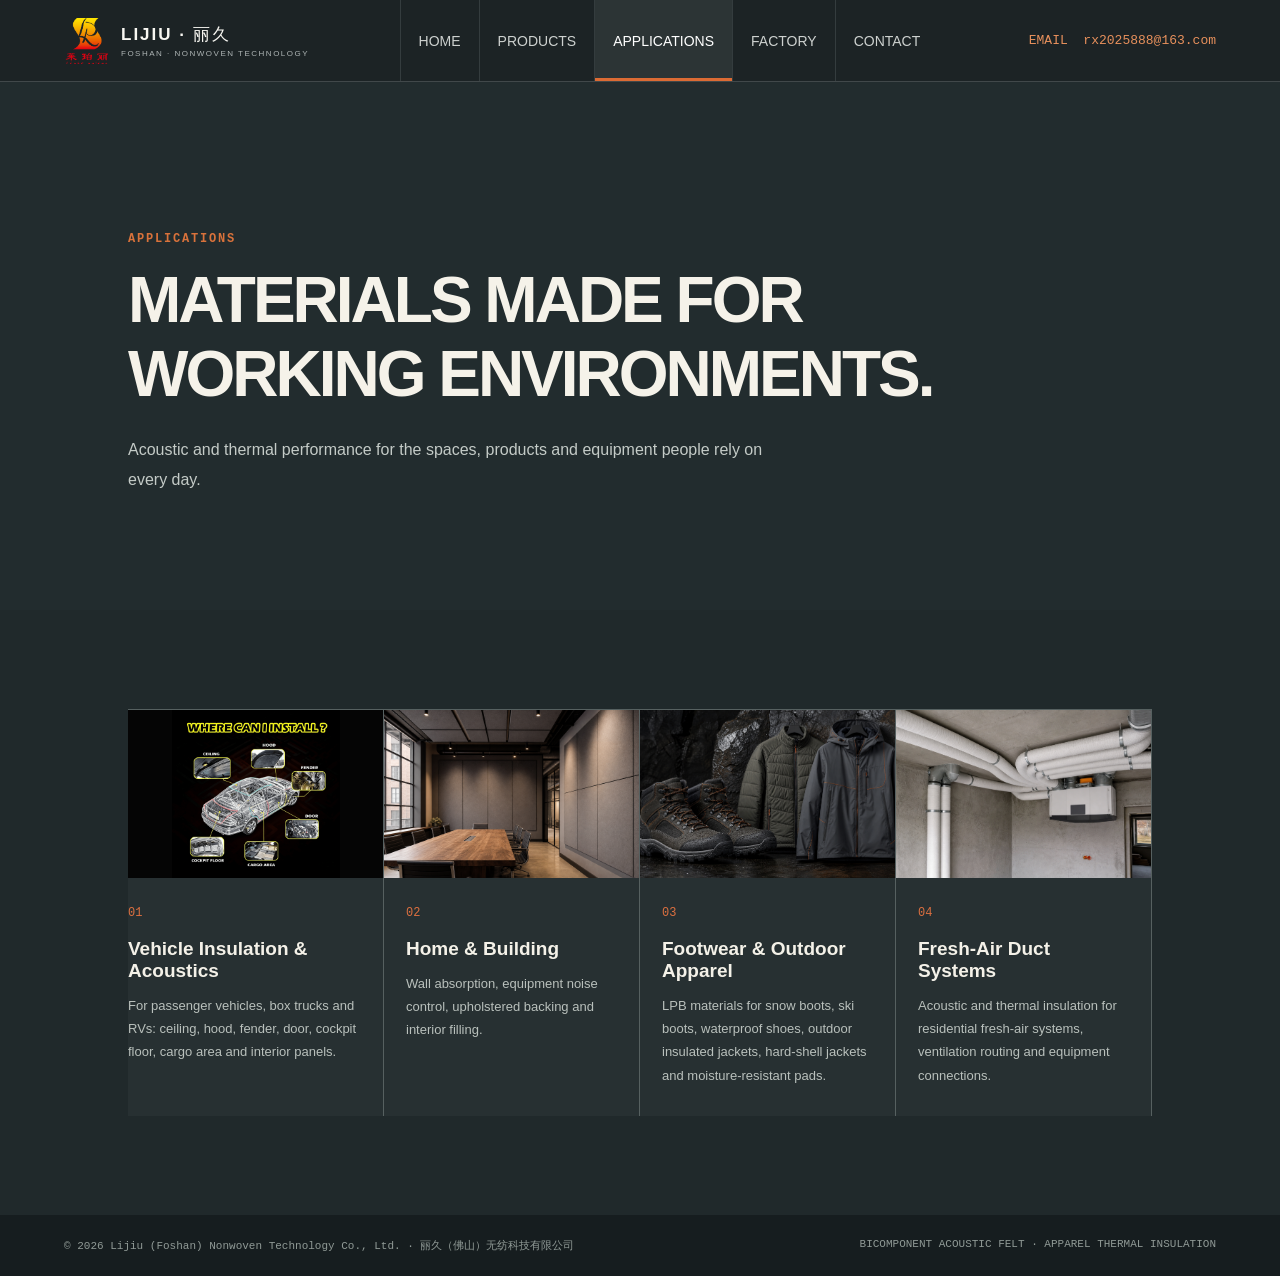
==== applications/index.html @ 55dc1d5f "Add files via upload" ====
<!doctype html>
<html lang="en">
  <head><meta charset="UTF-8" /><meta name="viewport" content="width=device-width, initial-scale=1.0" /><meta name="description" content="Applications for LIJIU nonwoven materials" /><title>Applications | LIJIU NONWOVEN</title>  <script type="module" crossorigin src="../assets/main-d5tM1wRl.js"></script>
  <link rel="stylesheet" crossorigin href="../assets/main-3-Q-0-QG.css">
</head>
  <body data-page="applications"><div id="app"></div></body>
</html>
---- assets/main-3-Q-0-QG.css ----
:root{color:#202426;background:#ecebe8;font-family:Microsoft YaHei,Noto Sans SC,Arial,sans-serif;font-synthesis:none}*{box-sizing:border-box}body{margin:0;min-width:320px}a{color:inherit;text-decoration:none}.site-header{height:82px;display:flex;align-items:center;justify-content:space-between;gap:28px;padding:0 clamp(24px,5vw,88px);color:#f8f7f2;background:#1c2325;border-bottom:1px solid #41484a}.brand{display:flex;align-items:center;gap:11px;min-width:190px}.brand-logo{display:block;width:46px;height:46px;overflow:hidden}.brand-logo img{display:block;width:100%;height:100%;object-fit:contain;transform:scale(1.55)}.brand b,.brand small{display:block}.brand b{font-size:17px;letter-spacing:2px}.brand small{margin-top:3px;color:#aeb5b5;font-size:8px;letter-spacing:1.5px}nav{display:flex;align-items:stretch;align-self:stretch}nav a{display:grid;place-items:center;padding:0 18px;color:#cdd1cf;font-size:14px;white-space:nowrap;border-left:1px solid #343c3e}nav a:hover,nav a.active{color:#fff;background:#2c3435;box-shadow:inset 0 -3px #dc6b34}.header-phone{color:#e7905c;font-family:Consolas,monospace;font-size:13px;white-space:nowrap}.hero-section{position:relative;display:grid;grid-template-columns:minmax(0,1fr) 230px;min-height:620px;overflow:hidden;padding:clamp(64px,10vw,140px) clamp(24px,10vw,170px) 62px;color:#f4f2eb;background:#273032 url(../images/hero-factory.png) center / cover no-repeat}.page-banner{padding:clamp(80px,12vw,150px) clamp(24px,10vw,170px) clamp(70px,9vw,115px);color:#243032;background:#e9e7e0}.page-banner h1{max-width:900px;font-size:clamp(40px,5vw,70px)}.page-banner>p:last-child{max-width:660px;margin:0;color:#5c6663;font-size:16px;line-height:1.85}.page-banner-dark{color:#f5f2e9;background:#222c2e}.page-banner-dark>p:last-child{color:#c4cbc7}.hero-grid{position:absolute;inset:0;background:linear-gradient(90deg,#171f20e5,#1b2324c2 54%,#171f2073),linear-gradient(90deg,transparent 0 74%,rgb(255 255 255 / 7%) 74% 74.2%,transparent 74.2%),repeating-linear-gradient(90deg,transparent 0 92px,rgb(255 255 255 / 4%) 93px 94px)}.hero-copy,.hero-specs,.material-swatch{position:relative}.section-kicker{margin:0 0 17px;color:#d9723b;font-family:Consolas,monospace;font-size:12px;font-weight:700;letter-spacing:1.8px}h1,h2,h3,p{margin-top:0}h1{max-width:800px;margin-bottom:24px;font-size:clamp(43px,5.4vw,78px);line-height:1.16;letter-spacing:-3px}h2{margin-bottom:17px;font-size:clamp(31px,3.5vw,48px);line-height:1.22;letter-spacing:-1.5px}.hero-text{max-width:570px;color:#c6cdca;font-size:16px;line-height:1.9}.hero-actions{display:flex;gap:12px;margin-top:33px}.button{padding:14px 22px;font-size:14px;font-weight:700}.primary{color:#fff;background:#d96731}.secondary{border:1px solid #798180;color:#f1f2ee}.hero-specs{align-self:end;display:grid;gap:0;margin-left:36px;border-top:1px solid #6a7472}.hero-specs div{padding:17px 0;border-bottom:1px solid #53605f}.hero-specs strong{display:block;color:#f5f4ed;font-family:Consolas,monospace;font-size:23px}.hero-specs span{display:block;margin-top:6px;color:#aeb8b5;font-size:12px}.material-swatch{position:absolute;right:0;bottom:0;width:160px;height:160px;padding:20px;color:#1d2526;background:#c8d0ca;background-image:repeating-linear-gradient(45deg,rgb(255 255 255 / 24%) 0 1px,transparent 1px 6px);font-family:Consolas,monospace;font-size:11px;line-height:1.5}.intro-band{display:flex;justify-content:space-between;gap:30px;padding:34px clamp(24px,10vw,170px);color:#e5e1d8;background:#172022}.intro-band p{max-width:780px;margin:0;font-size:18px;line-height:1.65}.intro-band span{align-self:end;color:#89918e;font-family:Consolas,monospace;font-size:11px;white-space:nowrap}.content-section{padding:104px clamp(24px,10vw,170px)}.section-heading{max-width:650px}.section-heading>p:last-child,.factory-copy>p:last-child{color:#69706e;font-size:15px;line-height:1.9}.product-grid{display:grid;grid-template-columns:repeat(2,1fr);gap:1px;margin-top:49px;background:#aeb2ad}.product-card{min-height:430px;padding:31px;background:#f9f8f3}.product-dark{color:#f3f0e7;background:#2c3637}.product-steel{color:#edf0eb;background:#596665}.product-orange{color:#fffaf2;background:#c95d2d}.card-no{color:#d66e38;font-family:Consolas,monospace;font-size:11px;letter-spacing:1px}.product-dark .card-no,.product-steel .card-no{color:#f19768}.product-orange .card-no{color:#512a19}.product-card h3{margin-top:62px;font-size:27px}.product-card>p:not(.card-no){min-height:80px;color:#626967;font-size:14px;line-height:1.8}.product-dark>p:not(.card-no),.product-steel>p:not(.card-no),.product-orange>p:not(.card-no){color:#d4d7d2}.product-orange>p:not(.card-no){color:#fff2e9}dl{margin:29px 0 0}dl div{display:flex;justify-content:space-between;gap:12px;padding:11px 0;border-top:1px solid rgb(127 133 129 / 30%)}dt{color:#7b817e;font-size:12px}dd{margin:0;font-family:Consolas,monospace;font-size:12px}.product-dark dt,.product-steel dt{color:#bac1ba}.product-orange dt{color:#682f1a}.feature-image{width:100%;margin:0;overflow:hidden;background:#1d2628}.feature-image img{display:block;width:100%;height:min(46vw,540px);object-fit:cover}.product-image{background:#eef0ee}.product-image img{height:min(62vw,820px);max-height:none;object-fit:cover;object-position:center 66%}.factory-image{background:#eef0ee}.factory-image img{height:auto;max-height:none;object-fit:contain;object-position:center}.lpb-gallery{margin-top:62px;padding:clamp(28px,5vw,56px);color:#edf0eb;background:#232c2e}.lpb-gallery-heading{display:grid;grid-template-columns:1fr minmax(240px,420px);column-gap:44px;align-items:end}.lpb-gallery-heading .section-kicker{grid-column:1 / -1}.lpb-gallery-heading h3{margin:0;font-size:clamp(26px,3vw,39px)}.lpb-gallery-heading p:last-child{margin:0;color:#b8c0bc;font-size:14px;line-height:1.8}.lpb-gallery-grid{display:grid;grid-template-columns:1.45fr repeat(3,1fr);gap:2px;margin-top:38px}.lpb-photo{position:relative;min-height:300px;margin:0;overflow:hidden;background:#111}.lpb-photo img{display:block;width:100%;height:100%;object-fit:cover}.lpb-photo-overview{min-height:420px}.lpb-photo-overview img{object-position:center}.lpb-photo figcaption{position:absolute;right:0;bottom:0;padding:9px 12px;color:#fff;background:#191f20e0;font-family:Consolas,monospace;font-size:11px}.home-overview{background:#eeece5}.overview-grid{display:grid;grid-template-columns:repeat(4,1fr);gap:1px;margin-top:48px;background:#b5bab4}.overview-grid a{min-height:220px;padding:28px;background:#f8f7f1}.overview-grid a:hover{background:#e9e7df}.overview-grid span{color:#d66e38;font-family:Consolas,monospace;font-size:12px}.overview-grid h3{margin:54px 0 12px;font-size:20px}.overview-grid p{margin:0;color:#68716d;font-size:13px;line-height:1.8}.application-section{padding:99px clamp(24px,10vw,170px);color:#f4f1e8;background:#20292b}.application-page{min-height:480px}.application-title{display:flex;justify-content:space-between;align-items:end}.application-title h2{margin:0}.application-grid{display:grid;grid-template-columns:repeat(4,1fr);margin-top:46px;border-top:1px solid #566060}.application-page .application-grid{margin-top:0}.application-grid article{min-height:205px;padding:25px 22px 16px 0;border-right:1px solid #566060}.application-grid article+article{padding-left:22px}.application-grid span{color:#dd7040;font-family:Consolas,monospace;font-size:12px}.application-grid h3{margin:54px 0 12px;font-size:19px}.application-grid p{color:#b9c0bc;font-size:13px;line-height:1.8}.application-case{position:relative;overflow:hidden;min-height:380px!important;padding-top:192px!important;background:#273032}.application-case img{position:absolute;top:0;right:0;left:0;width:100%;height:168px;object-fit:cover;object-position:center}.application-case:first-child img{object-fit:contain;background:#050505}.application-case h3{margin-top:18px}.factory-section{background:#e9e7e0}.factory-brand-layout,.factory-quality-layout,.factory-capability-banner{display:grid;grid-template-columns:minmax(0,1.15fr) minmax(280px,.85fr);gap:clamp(32px,6vw,88px);align-items:center}.factory-copy{max-width:620px}.factory-copy p:last-child{max-width:520px}.factory-machine-card,.factory-context-image{margin:0;overflow:hidden;background:#dfe2de}.factory-machine-card img,.factory-context-image img{display:block;width:100%;height:auto}.factory-capability-banner .factory-context-image{min-height:340px}.factory-capability-banner .factory-context-image img{height:100%;object-fit:cover}.quality-strip{display:grid;grid-template-columns:repeat(4,1fr);color:#ecebe4;background:#303a3b}.quality-strip div{padding:28px clamp(20px,4vw,65px);border-right:1px solid #596260}.quality-strip strong,.quality-strip span{display:block}.quality-strip strong{color:#e27a46;font-size:18px}.quality-strip span{margin-top:4px;color:#bbc0ba;font-size:12px}.contact-section{display:grid;grid-template-columns:1fr 430px;gap:80px;padding:100px clamp(24px,10vw,170px);background:#f6f4ed}.contact-page{min-height:480px}.contact-section>div:first-child p:last-child{max-width:510px;color:#68716d;line-height:1.9}.contact-card{padding:30px;color:#e8e7e0;background:#202a2b}.contact-card p{margin-bottom:10px;color:#aeb6b1;font-size:12px}.contact-card a{display:block;color:#f09a68;font-family:Consolas,monospace;font-size:20px}.contact-card span{display:block;margin-top:8px;color:#aeb6b1;font-size:12px}.contact-card hr{margin:25px 0;border:0;border-top:1px solid #4b5655}footer{display:flex;justify-content:space-between;gap:30px;padding:23px clamp(24px,5vw,88px);color:#909a96;background:#161d1f;font-family:Consolas,monospace;font-size:11px}.meltblown-product-photo{position:relative;width:min(100%,680px);margin:42px auto 0;background:#1f1d1b}.meltblown-product-photo img{display:block;width:100%;height:auto;object-fit:contain}.meltblown-product-photo figcaption{position:absolute;right:0;bottom:0;padding:9px 12px;color:#fff;background:#471f11e0;font-family:Consolas,monospace;font-size:11px}.product-grid{grid-template-columns:1fr}.product-card .lpb-gallery{margin:42px -31px -31px;padding:clamp(28px,5vw,56px)}.lpb-gallery-heading h4{margin:0;font-size:clamp(26px,3vw,39px)}.product-card .lpq-gallery{margin:42px -31px -31px;padding:clamp(28px,5vw,56px);background:#e1e2dc}.lpq-gallery-heading{display:grid;grid-template-columns:1fr minmax(240px,420px);column-gap:44px;align-items:end}.lpq-gallery-heading .section-kicker{grid-column:1 / -1}.lpq-gallery-heading h4{margin:0;font-size:clamp(26px,3vw,39px)}.lpq-gallery-heading p:last-child{margin:0;color:#69706e;font-size:14px;line-height:1.8}.lpq-gallery-grid{display:grid;grid-template-columns:repeat(6,1fr);gap:2px;margin-top:38px}.lpq-photo{position:relative;grid-column:span 2;aspect-ratio:3 / 4;margin:0;overflow:hidden;background:#c8cbc5}.lpq-photo-wide{grid-column:span 3;aspect-ratio:4 / 3}.lpq-photo img{display:block;width:100%;height:100%;object-fit:cover}.lpq-photo figcaption{position:absolute;right:0;bottom:0;padding:9px 12px;color:#fff;background:#222727e0;font-family:Consolas,monospace;font-size:11px}@media(max-width:900px){.lpq-gallery-grid{grid-template-columns:repeat(2,1fr)}.lpq-photo,.lpq-photo-wide{grid-column:span 1}}@media(max-width:560px){.lpq-gallery-heading{display:block}.lpq-gallery-heading p:last-child{margin-top:14px}.lpq-gallery-grid{grid-template-columns:1fr}.lpq-photo,.lpq-photo-wide{grid-column:auto}}.product-card .lpg-gallery{margin:42px -31px -31px;padding:clamp(28px,5vw,56px);color:#edf0eb;background:#20282a}.lpg-gallery-heading{display:grid;grid-template-columns:1fr minmax(240px,420px);column-gap:44px;align-items:end}.lpg-gallery-heading .section-kicker{grid-column:1 / -1}.lpg-gallery-heading h4{margin:0;font-size:clamp(26px,3vw,39px)}.lpg-gallery-heading p:last-child{margin:0;color:#b8c0bc;font-size:14px;line-height:1.8}.lpg-gallery-grid{display:grid;grid-template-columns:repeat(3,1fr);gap:2px;margin-top:38px}.lpg-photo{position:relative;aspect-ratio:4 / 3;margin:0;overflow:hidden;background:#111}.lpg-photo img{display:block;width:100%;height:100%;object-fit:cover}.lpg-photo figcaption{position:absolute;right:0;bottom:0;padding:9px 12px;color:#fff;background:#191f20e0;font-family:Consolas,monospace;font-size:11px}@media(max-width:560px){.lpg-gallery-heading{display:block}.lpg-gallery-heading p:last-child{margin-top:14px}.lpg-gallery-grid{grid-template-columns:1fr}}.meltblown-product-photo{width:100%;margin:42px 0 0}@media(max-width:900px){.site-header{height:auto;flex-wrap:wrap;padding-top:17px;padding-bottom:0;gap:12px}.header-phone{display:none}nav{width:100%;overflow-x:auto}nav a{padding:17px 14px}.hero-section{grid-template-columns:1fr;min-height:auto}.hero-specs{grid-template-columns:repeat(2,1fr);margin:55px 0 0;gap:16px}.hero-specs div{border-top:1px solid #6a7472}.material-swatch{display:none}.product-grid,.application-grid,.overview-grid,.lpb-gallery-grid{grid-template-columns:repeat(2,1fr)}.lpb-photo-overview{grid-column:span 2}.factory-brand-layout,.factory-quality-layout,.factory-capability-banner{grid-template-columns:1fr}.contact-section{grid-template-columns:1fr;gap:45px}.quality-strip{grid-template-columns:repeat(2,1fr)}}@media(max-width:560px){.brand{min-width:0}.brand b{font-size:15px}h1{font-size:42px;letter-spacing:-2px}.hero-section{padding-top:76px}.hero-specs{grid-template-columns:1fr}.intro-band,.application-title,footer{display:block}.intro-band span{display:block;margin-top:16px}.product-grid,.application-grid,.quality-strip,.overview-grid,.lpb-gallery-grid{grid-template-columns:1fr}.lpb-gallery-heading{display:block}.lpb-gallery-heading p:last-child{margin-top:14px}.lpb-photo-overview{grid-column:auto}.application-grid article,.application-grid article+article{padding-left:0;border-right:0;border-bottom:1px solid #566060}.product-card{min-height:auto}.product-card h3{margin-top:45px}.contact-section{padding-top:70px;padding-bottom:70px}}
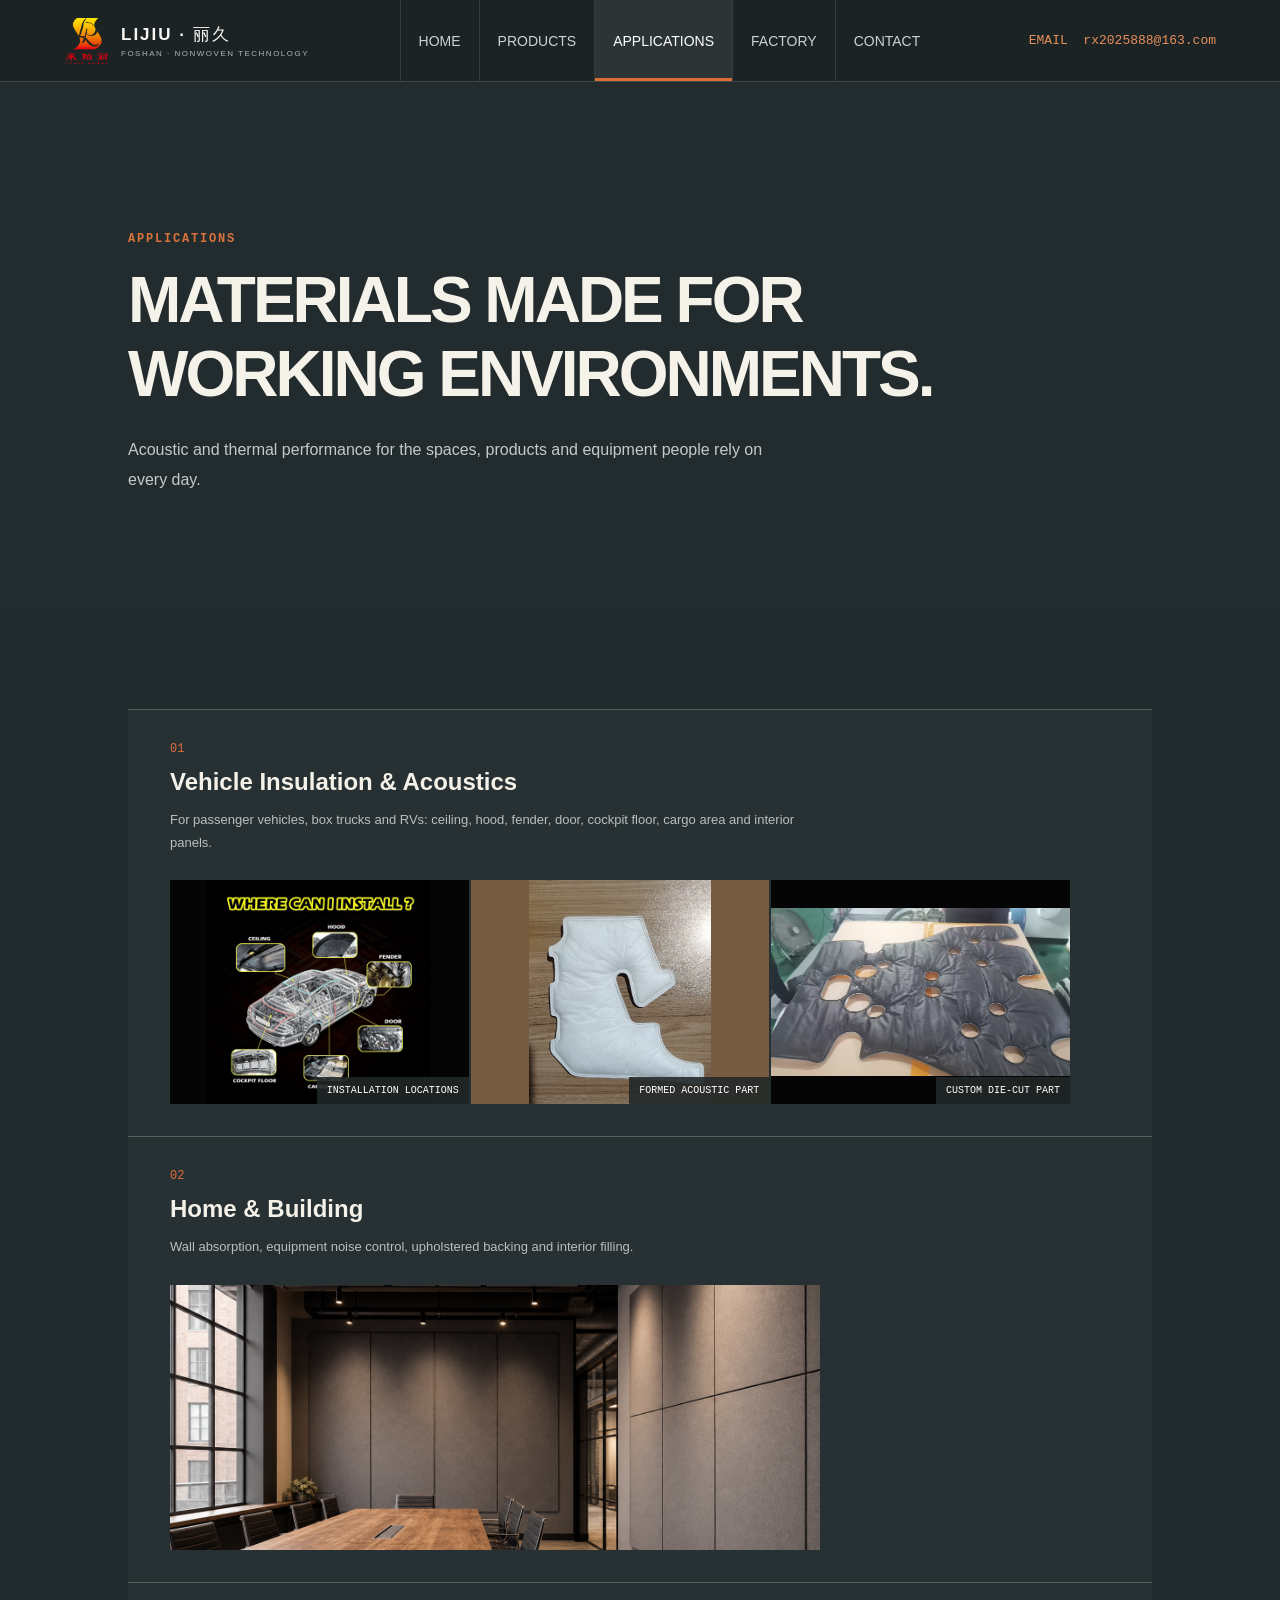
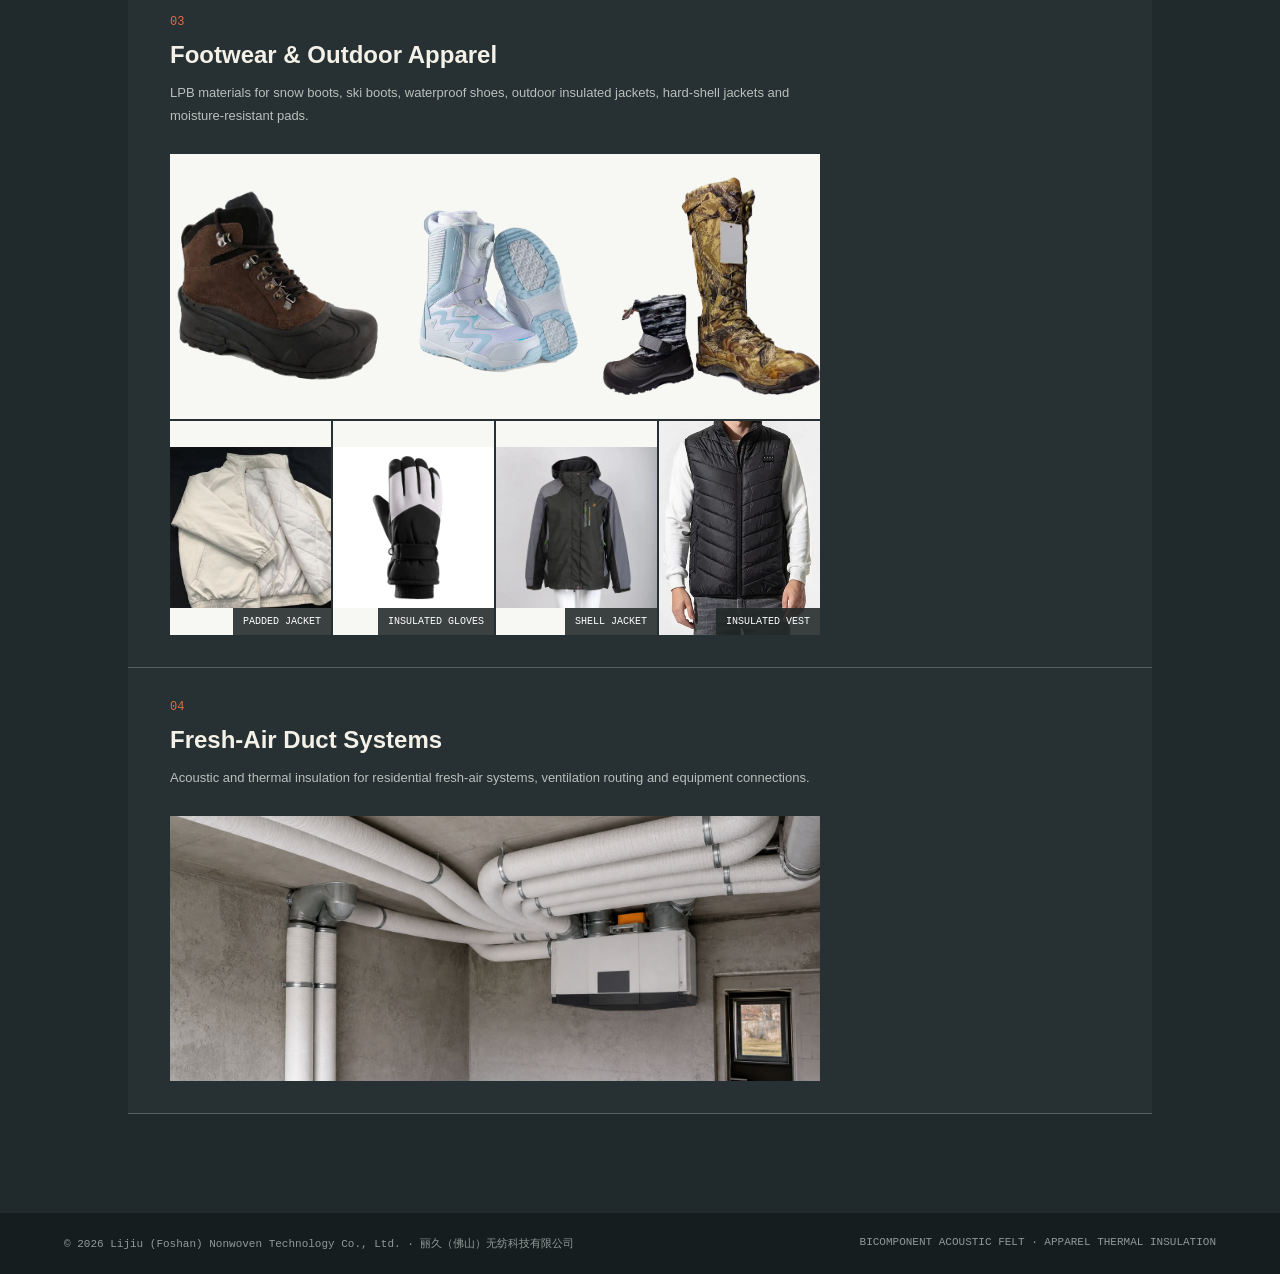
==== commit c3be8dfc: "Add files via upload" ====
--- a/applications/index.html
+++ b/applications/index.html
@@ -1,7 +1,7 @@
 <!doctype html>
 <html lang="en">
-  <head><meta charset="UTF-8" /><meta name="viewport" content="width=device-width, initial-scale=1.0" /><meta name="description" content="Applications for LIJIU nonwoven materials" /><title>Applications | LIJIU NONWOVEN</title>  <script type="module" crossorigin src="../assets/main-d5tM1wRl.js"></script>
-  <link rel="stylesheet" crossorigin href="../assets/main-3-Q-0-QG.css">
+  <head><meta charset="UTF-8" /><meta name="viewport" content="width=device-width, initial-scale=1.0" /><meta name="description" content="Applications for LIJIU nonwoven materials" /><title>Applications | LIJIU NONWOVEN</title>  <script type="module" crossorigin src="../assets/main-CBSTrNbC.js"></script>
+  <link rel="stylesheet" crossorigin href="../assets/main-CE-mNg5h.css">
 </head>
   <body data-page="applications"><div id="app"></div></body>
 </html>
--- a/assets/main-CE-mNg5h.css
+++ b/assets/main-CE-mNg5h.css
@@ -0,0 +1 @@
+:root{color:#202426;background:#ecebe8;font-family:Microsoft YaHei,Noto Sans SC,Arial,sans-serif;font-synthesis:none}*{box-sizing:border-box}body{margin:0;min-width:320px}a{color:inherit;text-decoration:none}.site-header{height:82px;display:flex;align-items:center;justify-content:space-between;gap:28px;padding:0 clamp(24px,5vw,88px);color:#f8f7f2;background:#1c2325;border-bottom:1px solid #41484a}.brand{display:flex;align-items:center;gap:11px;min-width:190px}.brand-logo{display:block;width:46px;height:46px;overflow:hidden}.brand-logo img{display:block;width:100%;height:100%;object-fit:contain;transform:scale(1.55)}.brand b,.brand small{display:block}.brand b{font-size:17px;letter-spacing:2px}.brand small{margin-top:3px;color:#aeb5b5;font-size:8px;letter-spacing:1.5px}nav{display:flex;align-items:stretch;align-self:stretch}nav a{display:grid;place-items:center;padding:0 18px;color:#cdd1cf;font-size:14px;white-space:nowrap;border-left:1px solid #343c3e}nav a:hover,nav a.active{color:#fff;background:#2c3435;box-shadow:inset 0 -3px #dc6b34}.header-phone{color:#e7905c;font-family:Consolas,monospace;font-size:13px;white-space:nowrap}.hero-section{position:relative;display:grid;grid-template-columns:minmax(0,1fr) 230px;min-height:620px;overflow:hidden;padding:clamp(64px,10vw,140px) clamp(24px,10vw,170px) 62px;color:#f4f2eb;background:#273032 url(../images/hero-snow-sports.png) center / cover no-repeat}.page-banner{padding:clamp(80px,12vw,150px) clamp(24px,10vw,170px) clamp(70px,9vw,115px);color:#243032;background:#e9e7e0}.page-banner h1{max-width:900px;font-size:clamp(40px,5vw,70px)}.page-banner>p:last-child{max-width:660px;margin:0;color:#5c6663;font-size:16px;line-height:1.85}.page-banner-dark{color:#f5f2e9;background:#222c2e}.page-banner-dark>p:last-child{color:#c4cbc7}.hero-grid{position:absolute;inset:0;background:linear-gradient(90deg,#171f20e5,#1b2324c2 54%,#171f2073),linear-gradient(90deg,transparent 0 74%,rgb(255 255 255 / 7%) 74% 74.2%,transparent 74.2%),repeating-linear-gradient(90deg,transparent 0 92px,rgb(255 255 255 / 4%) 93px 94px)}.hero-copy,.hero-specs,.material-swatch{position:relative}.section-kicker{margin:0 0 17px;color:#d9723b;font-family:Consolas,monospace;font-size:12px;font-weight:700;letter-spacing:1.8px}h1,h2,h3,p{margin-top:0}h1{max-width:800px;margin-bottom:24px;font-size:clamp(43px,5.4vw,78px);line-height:1.16;letter-spacing:-3px}h2{margin-bottom:17px;font-size:clamp(31px,3.5vw,48px);line-height:1.22;letter-spacing:-1.5px}.hero-text{max-width:570px;color:#c6cdca;font-size:16px;line-height:1.9}.hero-actions{display:flex;gap:12px;margin-top:33px}.button{padding:14px 22px;font-size:14px;font-weight:700}.primary{color:#fff;background:#d96731}.secondary{border:1px solid #798180;color:#f1f2ee}.hero-specs{align-self:end;display:grid;gap:0;margin-left:36px;border-top:1px solid #6a7472}.hero-specs div{padding:17px 0;border-bottom:1px solid #53605f}.hero-specs strong{display:block;color:#f5f4ed;font-family:Consolas,monospace;font-size:23px}.hero-specs span{display:block;margin-top:6px;color:#aeb8b5;font-size:12px}.material-swatch{position:absolute;right:0;bottom:0;width:160px;height:160px;padding:20px;color:#1d2526;background:#c8d0ca;background-image:repeating-linear-gradient(45deg,rgb(255 255 255 / 24%) 0 1px,transparent 1px 6px);font-family:Consolas,monospace;font-size:11px;line-height:1.5}.intro-band{display:flex;justify-content:space-between;gap:30px;padding:34px clamp(24px,10vw,170px);color:#e5e1d8;background:#172022}.intro-band p{max-width:780px;margin:0;font-size:18px;line-height:1.65}.intro-band span{align-self:end;color:#89918e;font-family:Consolas,monospace;font-size:11px;white-space:nowrap}.content-section{padding:104px clamp(24px,10vw,170px)}.section-heading{max-width:650px}.section-heading>p:last-child,.factory-copy>p:last-child{color:#69706e;font-size:15px;line-height:1.9}.product-grid{display:grid;grid-template-columns:repeat(2,1fr);gap:1px;margin-top:49px;background:#aeb2ad}.product-card{min-height:430px;padding:31px;background:#f9f8f3}.product-dark{color:#f3f0e7;background:#2c3637}.product-steel{color:#edf0eb;background:#596665}.product-orange{color:#fffaf2;background:#c95d2d}.card-no{color:#d66e38;font-family:Consolas,monospace;font-size:11px;letter-spacing:1px}.product-dark .card-no,.product-steel .card-no{color:#f19768}.product-orange .card-no{color:#512a19}.product-card h3{margin-top:62px;font-size:27px}.product-card>p:not(.card-no){min-height:80px;color:#626967;font-size:14px;line-height:1.8}.product-dark>p:not(.card-no),.product-steel>p:not(.card-no),.product-orange>p:not(.card-no){color:#d4d7d2}.product-orange>p:not(.card-no){color:#fff2e9}dl{margin:29px 0 0}dl div{display:flex;justify-content:space-between;gap:12px;padding:11px 0;border-top:1px solid rgb(127 133 129 / 30%)}dt{color:#7b817e;font-size:12px}dd{margin:0;font-family:Consolas,monospace;font-size:12px}.product-dark dt,.product-steel dt{color:#bac1ba}.product-orange dt{color:#682f1a}.feature-image{width:100%;margin:0;overflow:hidden;background:#1d2628}.feature-image img{display:block;width:100%;height:min(46vw,540px);object-fit:cover}.product-image{background:#eef0ee}.product-image img{height:min(62vw,820px);max-height:none;object-fit:cover;object-position:center 66%}.factory-image{background:#eef0ee}.factory-image img{height:auto;max-height:none;object-fit:contain;object-position:center}.lpb-gallery{margin-top:62px;padding:clamp(28px,5vw,56px);color:#edf0eb;background:#232c2e}.lpb-gallery-heading{display:grid;grid-template-columns:1fr minmax(240px,420px);column-gap:44px;align-items:end}.lpb-gallery-heading .section-kicker{grid-column:1 / -1}.lpb-gallery-heading h3{margin:0;font-size:clamp(26px,3vw,39px)}.lpb-gallery-heading p:last-child{margin:0;color:#b8c0bc;font-size:14px;line-height:1.8}.lpb-gallery-grid{display:grid;grid-template-columns:1.45fr repeat(3,1fr);gap:2px;margin-top:38px}.lpb-photo{position:relative;min-height:300px;margin:0;overflow:hidden;background:#111}.lpb-photo img{display:block;width:100%;height:100%;object-fit:cover}.lpb-photo-overview{min-height:420px}.lpb-photo-overview img{object-position:center}.lpb-photo figcaption{position:absolute;right:0;bottom:0;padding:9px 12px;color:#fff;background:#191f20e0;font-family:Consolas,monospace;font-size:11px}.home-overview{background:#eeece5}.overview-grid{display:grid;grid-template-columns:repeat(4,1fr);gap:1px;margin-top:48px;background:#b5bab4}.overview-grid a{min-height:220px;padding:28px;background:#f8f7f1}.overview-grid a:hover{background:#e9e7df}.overview-grid span{color:#d66e38;font-family:Consolas,monospace;font-size:12px}.overview-grid h3{margin:54px 0 12px;font-size:20px}.overview-grid p{margin:0;color:#68716d;font-size:13px;line-height:1.8}.application-section{padding:99px clamp(24px,10vw,170px);color:#f4f1e8;background:#20292b}.application-page{min-height:480px}.application-title{display:flex;justify-content:space-between;align-items:end}.application-title h2{margin:0}.application-grid{display:grid;grid-template-columns:repeat(4,1fr);margin-top:46px;border-top:1px solid #566060}.application-page .application-grid{margin-top:0}.application-grid article{min-height:205px;padding:25px 22px 16px 0;border-right:1px solid #566060}.application-grid article+article{padding-left:22px}.application-grid span{color:#dd7040;font-family:Consolas,monospace;font-size:12px}.application-grid h3{margin:54px 0 12px;font-size:19px}.application-grid p{color:#b9c0bc;font-size:13px;line-height:1.8}.application-case{position:relative;overflow:hidden;min-height:380px!important;padding-top:192px!important;background:#273032}.application-case img{position:absolute;top:0;right:0;left:0;width:100%;height:168px;object-fit:cover;object-position:center}.application-case:first-child img{object-fit:contain;background:#050505}.application-case h3{margin-top:18px}.factory-section{background:#e9e7e0}.factory-brand-layout,.factory-quality-layout,.factory-capability-banner{display:grid;grid-template-columns:minmax(0,1.15fr) minmax(280px,.85fr);gap:clamp(32px,6vw,88px);align-items:center}.factory-copy{max-width:620px}.factory-copy p:last-child{max-width:520px}.factory-machine-card,.factory-context-image{margin:0;overflow:hidden;background:#dfe2de}.factory-machine-card img,.factory-context-image img{display:block;width:100%;height:auto}.factory-capability-banner .factory-context-image{min-height:340px}.factory-capability-banner .factory-context-image img{height:100%;object-fit:cover}.quality-strip{display:grid;grid-template-columns:repeat(4,1fr);color:#ecebe4;background:#303a3b}.quality-strip div{padding:28px clamp(20px,4vw,65px);border-right:1px solid #596260}.quality-strip strong,.quality-strip span{display:block}.quality-strip strong{color:#e27a46;font-size:18px}.quality-strip span{margin-top:4px;color:#bbc0ba;font-size:12px}.contact-section{display:grid;grid-template-columns:1fr 430px;gap:80px;padding:100px clamp(24px,10vw,170px);background:#f6f4ed}.contact-page{min-height:480px}.contact-section>div:first-child p:last-child{max-width:510px;color:#68716d;line-height:1.9}.contact-card{padding:30px;color:#e8e7e0;background:#202a2b}.contact-card p{margin-bottom:10px;color:#aeb6b1;font-size:12px}.contact-card a{display:block;color:#f09a68;font-family:Consolas,monospace;font-size:20px}.contact-card span{display:block;margin-top:8px;color:#aeb6b1;font-size:12px}.contact-card hr{margin:25px 0;border:0;border-top:1px solid #4b5655}footer{display:flex;justify-content:space-between;gap:30px;padding:23px clamp(24px,5vw,88px);color:#909a96;background:#161d1f;font-family:Consolas,monospace;font-size:11px}.meltblown-product-photo{position:relative;width:min(100%,680px);margin:42px auto 0;background:#1f1d1b}.meltblown-product-photo img{display:block;width:100%;height:auto;object-fit:contain}.meltblown-product-photo figcaption{position:absolute;right:0;bottom:0;padding:9px 12px;color:#fff;background:#471f11e0;font-family:Consolas,monospace;font-size:11px}.product-grid{grid-template-columns:1fr}.product-card .lpb-gallery{margin:42px -31px -31px;padding:clamp(28px,5vw,56px)}.lpb-gallery-heading h4{margin:0;font-size:clamp(26px,3vw,39px)}.lpb-application-heading{display:grid;grid-template-columns:1fr minmax(240px,420px);column-gap:44px;align-items:end;margin-top:52px;padding-top:46px;border-top:1px solid #485453}.lpb-application-heading .section-kicker{grid-column:1 / -1}.lpb-application-heading h4{margin:0;font-size:clamp(26px,3vw,39px)}.lpb-application-heading p:last-child{margin:0;color:#b8c0bc;font-size:14px;line-height:1.8}.lpb-application-grid{display:grid;grid-template-columns:repeat(3,1fr);gap:2px;margin-top:38px}.lpb-application-grid .lpb-photo{min-height:320px}.lpb-application-grid .lpb-photo img{object-fit:contain;background:#f7f7f4}@media(max-width:560px){.lpb-application-heading{display:block}.lpb-application-heading p:last-child{margin-top:14px}.lpb-application-grid{grid-template-columns:1fr}.lpb-application-grid .lpb-photo{min-height:250px}}.product-card .lpq-gallery{margin:42px -31px -31px;padding:clamp(28px,5vw,56px);background:#e1e2dc}.lpq-gallery-heading{display:grid;grid-template-columns:1fr minmax(240px,420px);column-gap:44px;align-items:end}.lpq-gallery-heading .section-kicker{grid-column:1 / -1}.lpq-gallery-heading h4{margin:0;font-size:clamp(26px,3vw,39px)}.lpq-gallery-heading p:last-child{margin:0;color:#69706e;font-size:14px;line-height:1.8}.lpq-gallery-grid{display:grid;grid-template-columns:repeat(6,1fr);gap:2px;margin-top:38px}.lpq-photo{position:relative;grid-column:span 2;aspect-ratio:3 / 4;margin:0;overflow:hidden;background:#c8cbc5}.lpq-photo-wide{grid-column:span 3;aspect-ratio:4 / 3}.lpq-photo img{display:block;width:100%;height:100%;object-fit:cover}.lpq-photo figcaption{position:absolute;right:0;bottom:0;padding:9px 12px;color:#fff;background:#222727e0;font-family:Consolas,monospace;font-size:11px}.lpq-apparel-heading{display:grid;grid-template-columns:1fr minmax(240px,420px);column-gap:44px;align-items:end;margin-top:52px;padding-top:46px;border-top:1px solid #b9bcb6}.lpq-apparel-heading .section-kicker{grid-column:1 / -1}.lpq-apparel-heading h4{margin:0;font-size:clamp(26px,3vw,39px)}.lpq-apparel-heading p:last-child{margin:0;color:#69706e;font-size:14px;line-height:1.8}.lpq-apparel-grid{display:grid;grid-template-columns:repeat(4,1fr);gap:2px;margin-top:38px}.lpq-apparel-photo{position:relative;aspect-ratio:3 / 4;margin:0;overflow:hidden;background:#f6f6f4}.lpq-apparel-photo img{display:block;width:100%;height:100%;object-fit:contain}.lpq-apparel-photo-vest img{object-fit:cover;object-position:center bottom;transform:scale(1.38);transform-origin:center bottom}.lpq-apparel-photo figcaption{position:absolute;right:0;bottom:0;display:grid;gap:7px;padding:9px 12px;color:#fff;background:#222727e0;font-family:Consolas,monospace;font-size:11px}.lpq-apparel-photo figcaption b{color:#ff6430;font-size:10px;font-weight:700}@media(max-width:900px){.lpq-gallery-grid{grid-template-columns:repeat(2,1fr)}.lpq-photo,.lpq-photo-wide{grid-column:span 1}}@media(max-width:900px){.lpq-apparel-grid{grid-template-columns:repeat(2,1fr)}}@media(max-width:560px){.lpq-gallery-heading{display:block}.lpq-gallery-heading p:last-child{margin-top:14px}.lpq-gallery-grid{grid-template-columns:1fr}.lpq-photo,.lpq-photo-wide{grid-column:auto}}@media(max-width:560px){.lpq-apparel-heading{display:block}.lpq-apparel-heading p:last-child{margin-top:14px}.lpq-apparel-grid{grid-template-columns:1fr}}.product-card .lpg-gallery{margin:42px -31px -31px;padding:clamp(28px,5vw,56px);color:#edf0eb;background:#20282a}.lpg-gallery-heading{display:grid;grid-template-columns:1fr minmax(240px,420px);column-gap:44px;align-items:end}.lpg-gallery-heading .section-kicker{grid-column:1 / -1}.lpg-gallery-heading h4{margin:0;font-size:clamp(26px,3vw,39px)}.lpg-gallery-heading p:last-child{margin:0;color:#b8c0bc;font-size:14px;line-height:1.8}.lpg-gallery-grid{display:grid;grid-template-columns:repeat(3,1fr);gap:2px;margin-top:38px}.lpg-photo{position:relative;aspect-ratio:4 / 3;margin:0;overflow:hidden;background:#111}.lpg-photo img{display:block;width:100%;height:100%;object-fit:cover}.lpg-photo figcaption{position:absolute;right:0;bottom:0;padding:9px 12px;color:#fff;background:#191f20e0;font-family:Consolas,monospace;font-size:11px}.lpg-automotive-heading{display:grid;grid-template-columns:1fr minmax(240px,420px);column-gap:44px;align-items:end;margin-top:52px;padding-top:46px;border-top:1px solid #485453}.lpg-automotive-heading .section-kicker{grid-column:1 / -1}.lpg-automotive-heading h4{margin:0;font-size:clamp(26px,3vw,39px)}.lpg-automotive-heading p:last-child{margin:0;color:#b8c0bc;font-size:14px;line-height:1.8}.lpg-automotive-grid{display:grid;grid-template-columns:repeat(2,1fr);gap:2px;margin-top:38px}.lpg-automotive-photo{position:relative;aspect-ratio:4 / 3;margin:0;overflow:hidden;background:#111}.lpg-automotive-photo img{display:block;width:100%;height:100%;object-fit:cover}.lpg-automotive-photo-white img{object-fit:contain;background:#6a513d}.lpg-automotive-photo figcaption{position:absolute;right:0;bottom:0;padding:9px 12px;color:#fff;background:#191f20e0;font-family:Consolas,monospace;font-size:11px}@media(max-width:560px){.lpg-gallery-heading{display:block}.lpg-gallery-heading p:last-child{margin-top:14px}.lpg-gallery-grid{grid-template-columns:1fr}}@media(max-width:560px){.lpg-automotive-heading{display:block}.lpg-automotive-heading p:last-child{margin-top:14px}.lpg-automotive-grid{grid-template-columns:1fr}}.meltblown-product-photo{width:100%;margin:42px 0 0}@media(max-width:900px){.site-header{height:auto;flex-wrap:wrap;padding-top:17px;padding-bottom:0;gap:12px}.header-phone{display:none}nav{width:100%;overflow-x:auto}nav a{padding:17px 14px}.hero-section{grid-template-columns:1fr;min-height:auto}.hero-specs{grid-template-columns:repeat(2,1fr);margin:55px 0 0;gap:16px}.hero-specs div{border-top:1px solid #6a7472}.material-swatch{display:none}.product-grid,.application-grid,.overview-grid,.lpb-gallery-grid{grid-template-columns:repeat(2,1fr)}.lpb-photo-overview{grid-column:span 2}.factory-brand-layout,.factory-quality-layout,.factory-capability-banner{grid-template-columns:1fr}.contact-section{grid-template-columns:1fr;gap:45px}.quality-strip{grid-template-columns:repeat(2,1fr)}}@media(max-width:560px){.brand{min-width:0}.brand b{font-size:15px}h1{font-size:42px;letter-spacing:-2px}.hero-section{padding-top:76px}.hero-specs{grid-template-columns:1fr}.intro-band,.application-title,footer{display:block}.intro-band span{display:block;margin-top:16px}.product-grid,.application-grid,.quality-strip,.overview-grid,.lpb-gallery-grid{grid-template-columns:1fr}.lpb-gallery-heading{display:block}.lpb-gallery-heading p:last-child{margin-top:14px}.lpb-photo-overview{grid-column:auto}.application-grid article,.application-grid article+article{padding-left:0;border-right:0;border-bottom:1px solid #566060}.product-card{min-height:auto}.product-card h3{margin-top:45px}.contact-section{padding-top:70px;padding-bottom:70px}}.product-report-card{display:grid;grid-template-columns:150px minmax(0,1fr) auto;gap:26px;align-items:center;margin-top:28px;padding:20px;color:#edf0eb;border:1px solid #536161;background:#192224}.product-report-card img{display:block;width:150px;height:210px;object-fit:cover;object-position:top}.product-report-copy{display:grid;gap:10px}.product-report-copy .section-kicker{margin:0}.product-report-copy strong{font-size:24px}.product-report-copy>span:last-child{color:#bec6c1;font-size:14px;line-height:1.7}.product-report-action{color:#f29a68;font-family:Consolas,monospace;font-size:12px;white-space:nowrap}@media(max-width:560px){.product-report-card{grid-template-columns:104px minmax(0,1fr);gap:18px}.product-report-card img{width:104px;height:147px}.product-report-copy strong{font-size:20px}.product-report-action{grid-column:2}}.product-report-card-light{color:#202829;border-color:#b8bdb6;background:#f4f3ed}.product-report-card-light .product-report-copy>span:last-child{color:#626b67}.product-report-card-light .product-report-action{color:#ba5830}.application-page .application-grid{grid-template-columns:1fr;border-bottom:1px solid #566060}.application-page .application-case,.application-page .application-case+article{display:flex;min-height:230px!important;padding:28px 42px 28px calc(35% + 38px)!important;border-right:0;border-bottom:1px solid #566060;justify-content:center}.application-page .application-case:last-child{border-bottom:0}.application-page .application-case img{right:auto;width:35%;height:100%;object-fit:cover}.application-page .application-case h3{margin:12px 0;font-size:24px}.application-page .application-case p{max-width:650px;margin:0}.application-page .application-case:first-child img{object-fit:contain}@media(max-width:560px){.application-page .application-case,.application-page .application-case+article{min-height:0!important;padding:180px 24px 30px!important}.application-page .application-case img{width:100%;height:155px}.application-page .application-case h3{font-size:20px}}.factory-capability-banner,.factory-quality-layout{grid-template-columns:minmax(0,760px)}.factory-capability-banner,.factory-quality-layout{justify-content:start}.lpb-photo-application{background:#f7f7f4}.lpb-photo-application img{object-fit:contain}.application-page .application-case .application-boot-pair{position:absolute;inset:0 auto 0 0;display:grid;grid-template-columns:repeat(3,1fr);width:35%;overflow:hidden;background:#f7f7f4}.application-page .application-case .application-boot-pair img{position:static;display:block;width:100%;height:100%;object-fit:contain;background:#f7f7f4}@media(max-width:560px){.application-page .application-case .application-boot-pair{width:100%;height:155px}}.application-page .application-case.application-case-footwear{display:grid;grid-template-columns:1fr;min-height:auto!important;padding:32px 42px!important;justify-content:initial}.application-page .application-case.application-case-footwear .application-boot-pair{position:static;width:min(100%,650px);height:265px;margin-top:26px}.application-page .application-case.application-case-footwear h3{margin:12px 0}.application-page .application-case.application-case-footwear p{max-width:650px}@media(max-width:560px){.application-page .application-case.application-case-footwear,.application-page .application-case.application-case-footwear+article{padding:30px 24px!important}.application-page .application-case.application-case-footwear .application-boot-pair{height:180px;margin-top:20px}}.application-page .application-vehicle-parts{display:grid;grid-template-columns:repeat(2,1fr);gap:2px;width:min(100%,650px);margin-top:2px}.application-page .application-vehicle-parts figure{position:relative;aspect-ratio:4 / 3;margin:0;overflow:hidden;background:#171d1e}.application-page .application-vehicle-parts img{position:static;display:block;width:100%;height:100%;object-fit:cover}.application-page .application-vehicle-parts figure:first-child img{object-fit:contain;background:#765a42}.application-page .application-vehicle-parts figcaption{position:absolute;right:0;bottom:0;padding:8px 10px;color:#fff;background:#222727e0;font-family:Consolas,monospace;font-size:10px}@media(max-width:560px){.application-page .application-vehicle-parts{grid-template-columns:1fr}}.application-page .application-vehicle-gallery{display:grid;grid-template-columns:repeat(3,1fr);gap:2px;width:min(100%,900px);margin-top:26px}.application-page .application-vehicle-gallery figure{position:relative;aspect-ratio:4 / 3;margin:0;overflow:hidden;background:#171d1e}.application-page .application-vehicle-gallery img{position:static;display:block;width:100%;height:100%;object-fit:cover}.application-page .application-vehicle-gallery .application-vehicle-installation img{object-fit:contain;background:#050505}.application-page .application-vehicle-gallery figure:nth-child(2) img{object-fit:contain;background:#765a42}.application-page .application-vehicle-gallery figcaption{position:absolute;right:0;bottom:0;padding:8px 10px;color:#fff;background:#222727e0;font-family:Consolas,monospace;font-size:10px}@media(max-width:680px){.application-page .application-vehicle-gallery{grid-template-columns:1fr;width:min(100%,650px)}}.application-page .application-apparel-grid{display:grid;grid-template-columns:repeat(4,1fr);gap:2px;width:min(100%,650px);margin-top:2px}.application-page .application-apparel-grid figure{position:relative;aspect-ratio:3 / 4;margin:0;overflow:hidden;background:#f7f7f4}.application-page .application-apparel-grid img{position:static;display:block;width:100%;height:100%;object-fit:contain}.application-page .application-apparel-grid .application-apparel-vest img{transform:scale(1.38);transform-origin:center bottom;object-fit:cover;object-position:center bottom}.application-page .application-apparel-grid figcaption{position:absolute;right:0;bottom:0;padding:8px 10px;color:#fff;background:#222727e0;font-family:Consolas,monospace;font-size:10px}@media(max-width:560px){.application-page .application-apparel-grid{grid-template-columns:repeat(2,1fr)}}.application-page .application-case,.application-page .application-case+article{display:grid;grid-template-columns:1fr;min-height:auto!important;padding:32px 42px!important;justify-content:initial}.application-page .application-case>img{position:static;display:block;width:min(100%,650px);height:265px;margin-top:26px;object-fit:cover}.application-page .application-case:first-child>img{object-fit:contain;background:#050505}.application-page .application-case h3{margin:12px 0}.application-page .application-case p{max-width:650px}@media(max-width:560px){.application-page .application-case,.application-page .application-case+article{padding:30px 24px!important}.application-page .application-case>img{height:180px;margin-top:20px}}
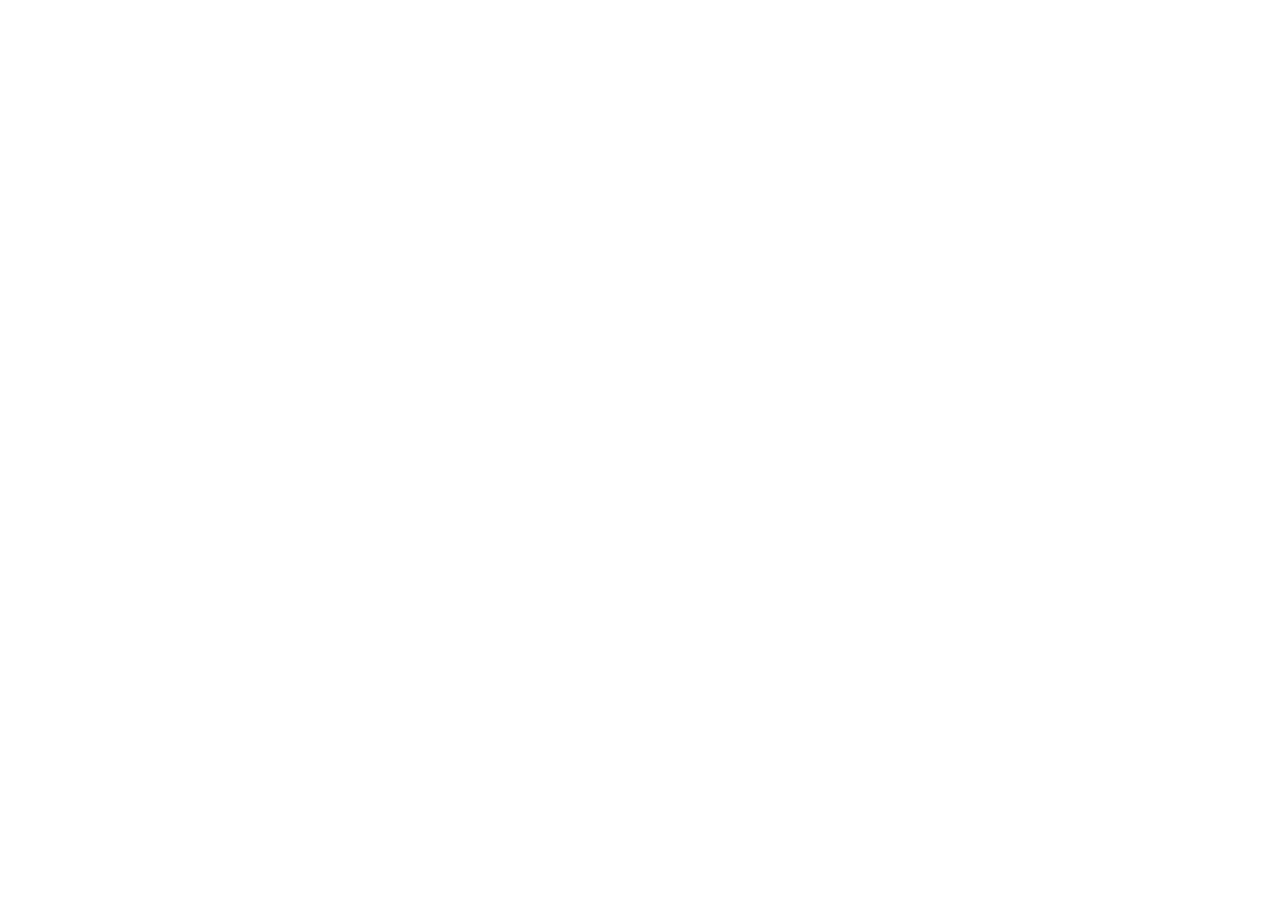
==== commit 68c062c8: "Add files via upload" ====
--- a/applications/index.html
+++ b/applications/index.html
@@ -1,7 +1,7 @@
 <!doctype html>
 <html lang="en">
-  <head><meta charset="UTF-8" /><meta name="viewport" content="width=device-width, initial-scale=1.0" /><meta name="description" content="Applications for LIJIU nonwoven materials" /><title>Applications | LIJIU NONWOVEN</title>  <script type="module" crossorigin src="../assets/main-CBSTrNbC.js"></script>
-  <link rel="stylesheet" crossorigin href="../assets/main-CE-mNg5h.css">
+  <head><meta charset="UTF-8" /><meta name="viewport" content="width=device-width, initial-scale=1.0" /><meta name="description" content="Applications for LIJIU nonwoven materials" /><title>Applications | LIJIU NONWOVEN</title>  <script type="module" crossorigin src="../assets/main-CCYOg8zT.js"></script>
+  <link rel="stylesheet" crossorigin href="../assets/main-CE9Ml-4W.css">
 </head>
   <body data-page="applications"><div id="app"></div></body>
 </html>
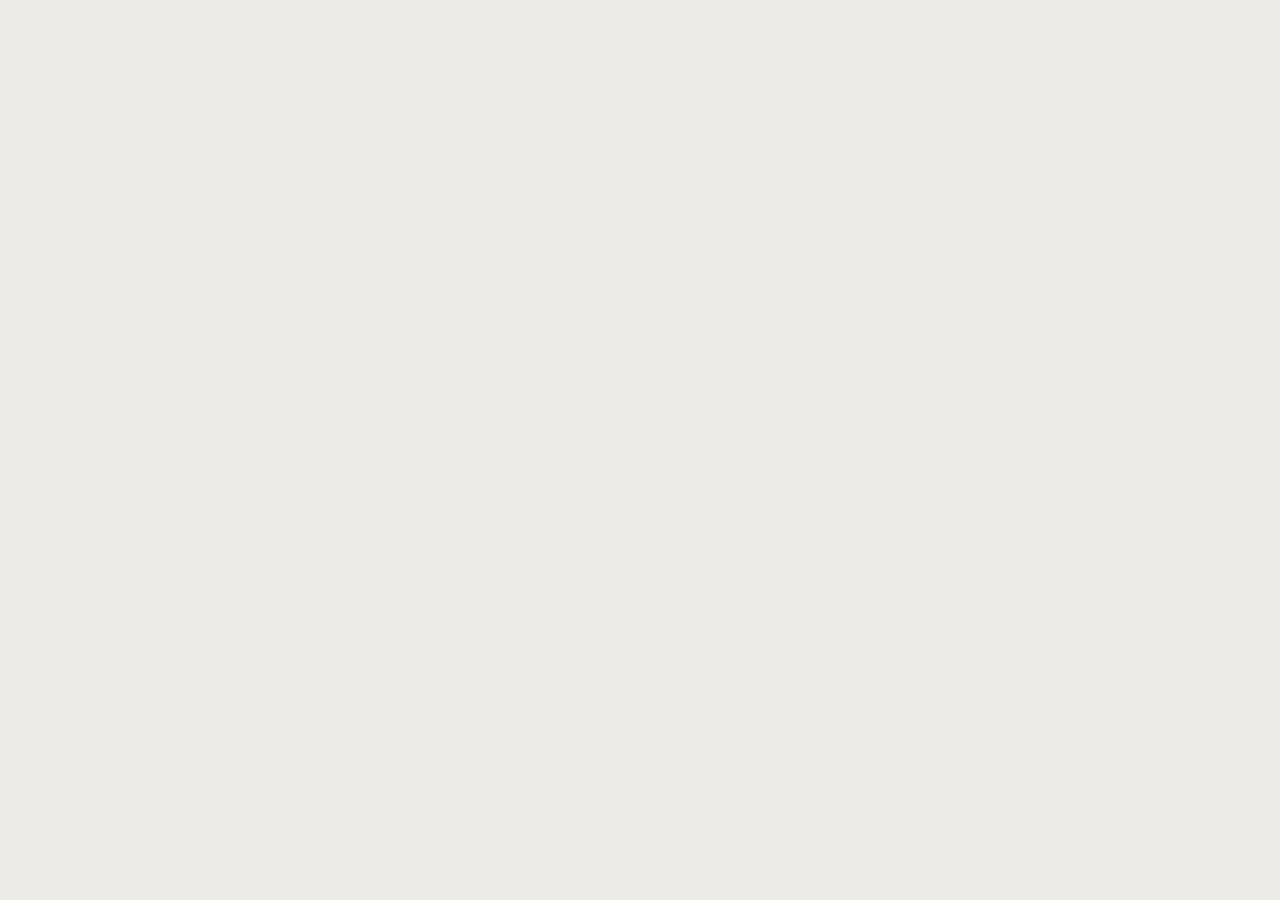
==== commit c9f0cb4f: "Add files via upload" ====
--- a/applications/index.html
+++ b/applications/index.html
@@ -1,7 +1,7 @@
 <!doctype html>
 <html lang="en">
-  <head><meta charset="UTF-8" /><meta name="viewport" content="width=device-width, initial-scale=1.0" /><meta name="description" content="Applications for LIJIU nonwoven materials" /><title>Applications | LIJIU NONWOVEN</title>  <script type="module" crossorigin src="../assets/main-CCYOg8zT.js"></script>
-  <link rel="stylesheet" crossorigin href="../assets/main-CE9Ml-4W.css">
+  <head><meta charset="UTF-8" /><meta name="viewport" content="width=device-width, initial-scale=1.0" /><meta name="description" content="Applications for LIJIU nonwoven materials" /><title>Applications | LIJIU NONWOVEN</title>  <script type="module" crossorigin src="../assets/main-hTzY8NkT.js"></script>
+  <link rel="stylesheet" crossorigin href="../assets/main-DKHeviaH.css">
 </head>
   <body data-page="applications"><div id="app"></div></body>
 </html>
--- a/assets/main-DKHeviaH.css
+++ b/assets/main-DKHeviaH.css
@@ -0,0 +1 @@
+:root{color:#202426;background:#ecebe8;font-family:Microsoft YaHei,Noto Sans SC,Arial,sans-serif;font-synthesis:none}*{box-sizing:border-box}body{margin:0;min-width:320px}a{color:inherit;text-decoration:none}.site-header{height:82px;display:flex;align-items:center;justify-content:space-between;gap:28px;padding:0 clamp(24px,5vw,88px);color:#f8f7f2;background:#1c2325;border-bottom:1px solid #41484a}.brand{display:flex;align-items:center;gap:11px;min-width:190px}.brand-logo{display:block;width:46px;height:46px;overflow:hidden}.brand-logo img{display:block;width:100%;height:100%;object-fit:contain;transform:scale(1.55)}.brand b,.brand small{display:block}.brand b{font-size:17px;letter-spacing:2px}.brand small{margin-top:3px;color:#aeb5b5;font-size:8px;letter-spacing:1.5px}nav{display:flex;align-items:stretch;align-self:stretch}nav a{display:grid;place-items:center;padding:0 18px;color:#cdd1cf;font-size:14px;white-space:nowrap;border-left:1px solid #343c3e}nav a:hover,nav a.active{color:#fff;background:#2c3435;box-shadow:inset 0 -3px #dc6b34}.header-tools{display:flex;align-items:center;gap:18px}.header-phone{color:#e7905c;font-family:Consolas,monospace;font-size:13px;white-space:nowrap}.language-switch{display:flex;align-items:center;gap:6px;color:#6e7776;font-family:Consolas,monospace;font-size:12px}.language-switch button{border:0;padding:5px 2px;color:#9ca4a2;background:transparent;font:inherit;cursor:pointer}.language-switch button.active{color:#f39a68}.hero-section{position:relative;display:grid;grid-template-columns:minmax(0,1fr) 230px;min-height:620px;overflow:hidden;padding:clamp(64px,10vw,140px) clamp(24px,10vw,170px) 62px;color:#f4f2eb;background:#273032 url(../images/hero-snow-sports.png) center / cover no-repeat}.page-banner{padding:clamp(80px,12vw,150px) clamp(24px,10vw,170px) clamp(70px,9vw,115px);color:#243032;background:#e9e7e0}.page-banner h1{max-width:900px;font-size:clamp(40px,5vw,70px)}.page-banner>p:last-child{max-width:660px;margin:0;color:#5c6663;font-size:16px;line-height:1.85}.page-banner-dark{color:#f5f2e9;background:#222c2e}.page-banner-dark>p:last-child{color:#c4cbc7}.hero-grid{position:absolute;inset:0;background:linear-gradient(90deg,#171f20e5,#1b2324c2 54%,#171f2073),linear-gradient(90deg,transparent 0 74%,rgb(255 255 255 / 7%) 74% 74.2%,transparent 74.2%),repeating-linear-gradient(90deg,transparent 0 92px,rgb(255 255 255 / 4%) 93px 94px)}.hero-copy,.hero-specs,.material-swatch{position:relative}.section-kicker{margin:0 0 17px;color:#d9723b;font-family:Consolas,monospace;font-size:12px;font-weight:700;letter-spacing:1.8px}h1,h2,h3,p{margin-top:0}h1{max-width:800px;margin-bottom:24px;font-size:clamp(43px,5.4vw,78px);line-height:1.16;letter-spacing:-3px}h2{margin-bottom:17px;font-size:clamp(31px,3.5vw,48px);line-height:1.22;letter-spacing:-1.5px}.hero-text{max-width:570px;color:#c6cdca;font-size:16px;line-height:1.9}.hero-actions{display:flex;gap:12px;margin-top:33px}.button{padding:14px 22px;font-size:14px;font-weight:700}.primary{color:#fff;background:#d96731}.secondary{border:1px solid #798180;color:#f1f2ee}.hero-specs{align-self:end;display:grid;gap:0;margin-left:36px;border-top:1px solid #6a7472}.hero-specs div{padding:17px 0;border-bottom:1px solid #53605f}.hero-specs strong{display:block;color:#f5f4ed;font-family:Consolas,monospace;font-size:23px}.hero-specs span{display:block;margin-top:6px;color:#aeb8b5;font-size:12px}.material-swatch{position:absolute;right:0;bottom:0;width:160px;height:160px;padding:20px;color:#1d2526;background:#c8d0ca;background-image:repeating-linear-gradient(45deg,rgb(255 255 255 / 24%) 0 1px,transparent 1px 6px);font-family:Consolas,monospace;font-size:11px;line-height:1.5}.intro-band{display:flex;justify-content:space-between;gap:30px;padding:34px clamp(24px,10vw,170px);color:#e5e1d8;background:#172022}.intro-band p{max-width:780px;margin:0;font-size:18px;line-height:1.65}.intro-band span{align-self:end;color:#89918e;font-family:Consolas,monospace;font-size:11px;white-space:nowrap}.content-section{padding:104px clamp(24px,10vw,170px)}.section-heading{max-width:650px}.section-heading>p:last-child,.factory-copy>p:last-child{color:#69706e;font-size:15px;line-height:1.9}.product-grid{display:grid;grid-template-columns:repeat(2,1fr);gap:1px;margin-top:49px;background:#aeb2ad}.product-card{min-height:430px;padding:31px;background:#f9f8f3}.product-dark{color:#f3f0e7;background:#2c3637}.product-steel{color:#edf0eb;background:#596665}.product-orange{color:#fffaf2;background:#c95d2d}.card-no{color:#d66e38;font-family:Consolas,monospace;font-size:11px;letter-spacing:1px}.product-dark .card-no,.product-steel .card-no{color:#f19768}.product-orange .card-no{color:#512a19}.product-card h3{margin-top:62px;font-size:27px}.product-card>p:not(.card-no){min-height:80px;color:#626967;font-size:14px;line-height:1.8}.product-dark>p:not(.card-no),.product-steel>p:not(.card-no),.product-orange>p:not(.card-no){color:#d4d7d2}.product-orange>p:not(.card-no){color:#fff2e9}dl{margin:29px 0 0}dl div{display:flex;justify-content:space-between;gap:12px;padding:11px 0;border-top:1px solid rgb(127 133 129 / 30%)}dt{color:#7b817e;font-size:12px}dd{margin:0;font-family:Consolas,monospace;font-size:12px}.product-dark dt,.product-steel dt{color:#bac1ba}.product-orange dt{color:#682f1a}.feature-image{width:100%;margin:0;overflow:hidden;background:#1d2628}.feature-image img{display:block;width:100%;height:min(46vw,540px);object-fit:cover}.product-image{background:#eef0ee}.product-image img{height:min(62vw,820px);max-height:none;object-fit:cover;object-position:center 66%}.factory-image{background:#eef0ee}.factory-image img{height:auto;max-height:none;object-fit:contain;object-position:center}.lpb-gallery{margin-top:62px;padding:clamp(28px,5vw,56px);color:#edf0eb;background:#232c2e}.lpb-gallery-heading{display:grid;grid-template-columns:1fr minmax(240px,420px);column-gap:44px;align-items:end}.lpb-gallery-heading .section-kicker{grid-column:1 / -1}.lpb-gallery-heading h3{margin:0;font-size:clamp(26px,3vw,39px)}.lpb-gallery-heading p:last-child{margin:0;color:#b8c0bc;font-size:14px;line-height:1.8}.lpb-gallery-grid{display:grid;grid-template-columns:1.45fr repeat(3,1fr);gap:2px;margin-top:38px}.lpb-photo{position:relative;min-height:300px;margin:0;overflow:hidden;background:#111}.lpb-photo img{display:block;width:100%;height:100%;object-fit:cover}.lpb-photo-overview{min-height:420px}.lpb-photo-overview img{object-position:center}.lpb-photo figcaption{position:absolute;right:0;bottom:0;padding:9px 12px;color:#fff;background:#191f20e0;font-family:Consolas,monospace;font-size:11px}.home-overview{background:#eeece5}.overview-grid{display:grid;grid-template-columns:repeat(4,1fr);gap:1px;margin-top:48px;background:#b5bab4}.overview-grid a{min-height:220px;padding:28px;background:#f8f7f1}.overview-grid a:hover{background:#e9e7df}.overview-grid span{color:#d66e38;font-family:Consolas,monospace;font-size:12px}.overview-grid h3{margin:54px 0 12px;font-size:20px}.overview-grid p{margin:0;color:#68716d;font-size:13px;line-height:1.8}.application-section{padding:99px clamp(24px,10vw,170px);color:#f4f1e8;background:#20292b}.application-page{min-height:480px}.application-title{display:flex;justify-content:space-between;align-items:end}.application-title h2{margin:0}.application-grid{display:grid;grid-template-columns:repeat(4,1fr);margin-top:46px;border-top:1px solid #566060}.application-page .application-grid{margin-top:0}.application-grid article{min-height:205px;padding:25px 22px 16px 0;border-right:1px solid #566060}.application-grid article+article{padding-left:22px}.application-grid span{color:#dd7040;font-family:Consolas,monospace;font-size:12px}.application-grid h3{margin:54px 0 12px;font-size:19px}.application-grid p{color:#b9c0bc;font-size:13px;line-height:1.8}.application-case{position:relative;overflow:hidden;min-height:380px!important;padding-top:192px!important;background:#273032}.application-case img{position:absolute;top:0;right:0;left:0;width:100%;height:168px;object-fit:cover;object-position:center}.application-case:first-child img{object-fit:contain;background:#050505}.application-case h3{margin-top:18px}.factory-section{background:#e9e7e0}.factory-brand-layout,.factory-quality-layout,.factory-capability-banner{display:grid;grid-template-columns:minmax(0,1.15fr) minmax(280px,.85fr);gap:clamp(32px,6vw,88px);align-items:center}.factory-copy{max-width:620px}.factory-copy p:last-child{max-width:520px}.factory-machine-card,.factory-context-image{margin:0;overflow:hidden;background:#dfe2de}.factory-machine-card img,.factory-context-image img{display:block;width:100%;height:auto}.factory-capability-banner .factory-context-image{min-height:340px}.factory-capability-banner .factory-context-image img{height:100%;object-fit:cover}.quality-strip{display:grid;grid-template-columns:repeat(4,1fr);color:#ecebe4;background:#303a3b}.quality-strip div{padding:28px clamp(20px,4vw,65px);border-right:1px solid #596260}.quality-strip strong,.quality-strip span{display:block}.quality-strip strong{color:#e27a46;font-size:18px}.quality-strip span{margin-top:4px;color:#bbc0ba;font-size:12px}.contact-section{display:grid;grid-template-columns:1fr 430px;gap:80px;padding:100px clamp(24px,10vw,170px);background:#f6f4ed}.contact-page{min-height:480px}.contact-section>div:first-child p:last-child{max-width:510px;color:#68716d;line-height:1.9}.contact-card{padding:30px;color:#e8e7e0;background:#202a2b}.contact-card p{margin-bottom:10px;color:#aeb6b1;font-size:12px}.contact-card a{display:block;color:#f09a68;font-family:Consolas,monospace;font-size:20px}.contact-card span{display:block;margin-top:8px;color:#aeb6b1;font-size:12px}.contact-card hr{margin:25px 0;border:0;border-top:1px solid #4b5655}footer{display:flex;justify-content:space-between;gap:30px;padding:23px clamp(24px,5vw,88px);color:#909a96;background:#161d1f;font-family:Consolas,monospace;font-size:11px}.meltblown-product-photo{position:relative;width:min(100%,680px);margin:42px auto 0;background:#1f1d1b}.meltblown-product-photo img{display:block;width:100%;height:auto;object-fit:contain}.meltblown-product-photo figcaption{position:absolute;right:0;bottom:0;padding:9px 12px;color:#fff;background:#471f11e0;font-family:Consolas,monospace;font-size:11px}.product-grid{grid-template-columns:1fr}.product-card .lpb-gallery{margin:42px -31px -31px;padding:clamp(28px,5vw,56px)}.lpb-gallery-heading h4{margin:0;font-size:clamp(26px,3vw,39px)}.lpb-application-heading{display:grid;grid-template-columns:1fr minmax(240px,420px);column-gap:44px;align-items:end;margin-top:52px;padding-top:46px;border-top:1px solid #485453}.lpb-application-heading .section-kicker{grid-column:1 / -1}.lpb-application-heading h4{margin:0;font-size:clamp(26px,3vw,39px)}.lpb-application-heading p:last-child{margin:0;color:#b8c0bc;font-size:14px;line-height:1.8}.lpb-application-grid{display:grid;grid-template-columns:repeat(3,1fr);gap:2px;margin-top:38px}.lpb-application-grid .lpb-photo{min-height:320px}.lpb-application-grid .lpb-photo img{object-fit:contain;background:#f7f7f4}@media(max-width:560px){.lpb-application-heading{display:block}.lpb-application-heading p:last-child{margin-top:14px}.lpb-application-grid{grid-template-columns:1fr}.lpb-application-grid .lpb-photo{min-height:250px}}.product-card .lpq-gallery{margin:42px -31px -31px;padding:clamp(28px,5vw,56px);background:#e1e2dc}.lpq-gallery-heading{display:grid;grid-template-columns:1fr minmax(240px,420px);column-gap:44px;align-items:end}.lpq-gallery-heading .section-kicker{grid-column:1 / -1}.lpq-gallery-heading h4{margin:0;font-size:clamp(26px,3vw,39px)}.lpq-gallery-heading p:last-child{margin:0;color:#69706e;font-size:14px;line-height:1.8}.lpq-gallery-grid{display:grid;grid-template-columns:repeat(6,1fr);gap:2px;margin-top:38px}.lpq-photo{position:relative;grid-column:span 2;aspect-ratio:3 / 4;margin:0;overflow:hidden;background:#c8cbc5}.lpq-photo-wide{grid-column:span 3;aspect-ratio:4 / 3}.lpq-photo img{display:block;width:100%;height:100%;object-fit:cover}.lpq-photo figcaption{position:absolute;right:0;bottom:0;padding:9px 12px;color:#fff;background:#222727e0;font-family:Consolas,monospace;font-size:11px}.lpq-apparel-heading{display:grid;grid-template-columns:1fr minmax(240px,420px);column-gap:44px;align-items:end;margin-top:52px;padding-top:46px;border-top:1px solid #b9bcb6}.lpq-apparel-heading .section-kicker{grid-column:1 / -1}.lpq-apparel-heading h4{margin:0;font-size:clamp(26px,3vw,39px)}.lpq-apparel-heading p:last-child{margin:0;color:#69706e;font-size:14px;line-height:1.8}.lpq-apparel-grid{display:grid;grid-template-columns:repeat(4,1fr);gap:2px;margin-top:38px}.lpq-apparel-photo{position:relative;aspect-ratio:3 / 4;margin:0;overflow:hidden;background:#f6f6f4}.lpq-apparel-photo img{display:block;width:100%;height:100%;object-fit:contain}.lpq-apparel-photo-vest img{object-fit:cover;object-position:center bottom;transform:scale(1.38);transform-origin:center bottom}.lpq-apparel-photo figcaption{position:absolute;right:0;bottom:0;display:grid;gap:7px;padding:9px 12px;color:#fff;background:#222727e0;font-family:Consolas,monospace;font-size:11px}.lpq-apparel-photo figcaption b{color:#ff6430;font-size:10px;font-weight:700}@media(max-width:900px){.lpq-gallery-grid{grid-template-columns:repeat(2,1fr)}.lpq-photo,.lpq-photo-wide{grid-column:span 1}}@media(max-width:900px){.lpq-apparel-grid{grid-template-columns:repeat(2,1fr)}}@media(max-width:560px){.lpq-gallery-heading{display:block}.lpq-gallery-heading p:last-child{margin-top:14px}.lpq-gallery-grid{grid-template-columns:1fr}.lpq-photo,.lpq-photo-wide{grid-column:auto}}@media(max-width:560px){.lpq-apparel-heading{display:block}.lpq-apparel-heading p:last-child{margin-top:14px}.lpq-apparel-grid{grid-template-columns:1fr}}.product-card .lpg-gallery{margin:42px -31px -31px;padding:clamp(28px,5vw,56px);color:#edf0eb;background:#20282a}.lpg-gallery-heading{display:grid;grid-template-columns:1fr minmax(240px,420px);column-gap:44px;align-items:end}.lpg-gallery-heading .section-kicker{grid-column:1 / -1}.lpg-gallery-heading h4{margin:0;font-size:clamp(26px,3vw,39px)}.lpg-gallery-heading p:last-child{margin:0;color:#b8c0bc;font-size:14px;line-height:1.8}.lpg-gallery-grid{display:grid;grid-template-columns:repeat(3,1fr);gap:2px;margin-top:38px}.lpg-photo{position:relative;aspect-ratio:4 / 3;margin:0;overflow:hidden;background:#111}.lpg-photo img{display:block;width:100%;height:100%;object-fit:cover}.lpg-photo figcaption{position:absolute;right:0;bottom:0;padding:9px 12px;color:#fff;background:#191f20e0;font-family:Consolas,monospace;font-size:11px}.lpg-automotive-heading{display:grid;grid-template-columns:1fr minmax(240px,420px);column-gap:44px;align-items:end;margin-top:52px;padding-top:46px;border-top:1px solid #485453}.lpg-automotive-heading .section-kicker{grid-column:1 / -1}.lpg-automotive-heading h4{margin:0;font-size:clamp(26px,3vw,39px)}.lpg-automotive-heading p:last-child{margin:0;color:#b8c0bc;font-size:14px;line-height:1.8}.lpg-automotive-grid{display:grid;grid-template-columns:repeat(2,1fr);gap:2px;margin-top:38px}.lpg-automotive-photo{position:relative;aspect-ratio:4 / 3;margin:0;overflow:hidden;background:#111}.lpg-automotive-photo img{display:block;width:100%;height:100%;object-fit:cover}.lpg-automotive-photo-white img{object-fit:contain;background:#6a513d}.lpg-automotive-photo figcaption{position:absolute;right:0;bottom:0;padding:9px 12px;color:#fff;background:#191f20e0;font-family:Consolas,monospace;font-size:11px}@media(max-width:560px){.lpg-gallery-heading{display:block}.lpg-gallery-heading p:last-child{margin-top:14px}.lpg-gallery-grid{grid-template-columns:1fr}}@media(max-width:560px){.lpg-automotive-heading{display:block}.lpg-automotive-heading p:last-child{margin-top:14px}.lpg-automotive-grid{grid-template-columns:1fr}}.meltblown-product-photo{width:100%;margin:42px 0 0}@media(max-width:900px){.site-header{height:auto;flex-wrap:wrap;padding-top:17px;padding-bottom:0;gap:12px}.header-phone{display:none}.header-tools{margin-left:auto}nav{width:100%;overflow-x:auto}nav a{padding:17px 14px}.hero-section{grid-template-columns:1fr;min-height:auto}.hero-specs{grid-template-columns:repeat(2,1fr);margin:55px 0 0;gap:16px}.hero-specs div{border-top:1px solid #6a7472}.material-swatch{display:none}.product-grid,.application-grid,.overview-grid,.lpb-gallery-grid{grid-template-columns:repeat(2,1fr)}.lpb-photo-overview{grid-column:span 2}.factory-brand-layout,.factory-quality-layout,.factory-capability-banner{grid-template-columns:1fr}.contact-section{grid-template-columns:1fr;gap:45px}.quality-strip{grid-template-columns:repeat(2,1fr)}}@media(max-width:560px){.brand{min-width:0}.brand b{font-size:15px}h1{font-size:42px;letter-spacing:-2px}.hero-section{padding-top:76px}.hero-specs{grid-template-columns:1fr}.intro-band,.application-title,footer{display:block}.intro-band span{display:block;margin-top:16px}.product-grid,.application-grid,.quality-strip,.overview-grid,.lpb-gallery-grid{grid-template-columns:1fr}.lpb-gallery-heading{display:block}.lpb-gallery-heading p:last-child{margin-top:14px}.lpb-photo-overview{grid-column:auto}.application-grid article,.application-grid article+article{padding-left:0;border-right:0;border-bottom:1px solid #566060}.product-card{min-height:auto}.product-card h3{margin-top:45px}.contact-section{padding-top:70px;padding-bottom:70px}}.product-report-card{display:grid;grid-template-columns:150px minmax(0,1fr) auto;gap:26px;align-items:center;margin-top:28px;padding:20px;color:#edf0eb;border:1px solid #536161;background:#192224}.product-report-card img{display:block;width:150px;height:210px;object-fit:cover;object-position:top}.product-report-copy{display:grid;gap:10px}.product-report-copy .section-kicker{margin:0}.product-report-copy strong{font-size:24px}.product-report-copy>span:last-child{color:#bec6c1;font-size:14px;line-height:1.7}.product-report-action{color:#f29a68;font-family:Consolas,monospace;font-size:12px;white-space:nowrap}@media(max-width:560px){.product-report-card{grid-template-columns:104px minmax(0,1fr);gap:18px}.product-report-card img{width:104px;height:147px}.product-report-copy strong{font-size:20px}.product-report-action{grid-column:2}}.product-report-card-light{color:#202829;border-color:#b8bdb6;background:#f4f3ed}.product-report-card-light .product-report-copy>span:last-child{color:#626b67}.product-report-card-light .product-report-action{color:#ba5830}.factory-machine-card img{width:116%;max-width:none;margin-left:-8%}@media(max-width:900px){.factory-machine-card img{width:100%;margin-left:0}}.factory-capability-banner .factory-context-image,.factory-quality-layout .factory-context-image{min-height:0;aspect-ratio:1.45}.factory-capability-banner .factory-context-image img,.factory-quality-layout .factory-context-image img{width:100%;height:100%;object-fit:cover}.application-page .application-grid{grid-template-columns:1fr;border-bottom:1px solid #566060}.application-page .application-case,.application-page .application-case+article{display:flex;min-height:230px!important;padding:28px 42px 28px calc(35% + 38px)!important;border-right:0;border-bottom:1px solid #566060;justify-content:center}.application-page .application-case:last-child{border-bottom:0}.application-page .application-case img{right:auto;width:35%;height:100%;object-fit:cover}.application-page .application-case h3{margin:12px 0;font-size:24px}.application-page .application-case p{max-width:650px;margin:0}.application-page .application-case:first-child img{object-fit:contain}@media(max-width:560px){.application-page .application-case,.application-page .application-case+article{min-height:0!important;padding:180px 24px 30px!important}.application-page .application-case img{width:100%;height:155px}.application-page .application-case h3{font-size:20px}}.lpb-photo-application{background:#f7f7f4}.lpb-photo-application img{object-fit:contain}.application-page .application-case .application-boot-pair{position:absolute;inset:0 auto 0 0;display:grid;grid-template-columns:repeat(3,1fr);width:35%;overflow:hidden;background:#f7f7f4}.application-page .application-case .application-boot-pair img{position:static;display:block;width:100%;height:100%;object-fit:contain;background:#f7f7f4}@media(max-width:560px){.application-page .application-case .application-boot-pair{width:100%;height:155px}}.application-page .application-case.application-case-footwear{display:grid;grid-template-columns:1fr;min-height:auto!important;padding:32px 42px!important;justify-content:initial}.application-page .application-case.application-case-footwear .application-boot-pair{position:static;width:min(100%,650px);height:265px;margin-top:26px}.application-page .application-case.application-case-footwear h3{margin:12px 0}.application-page .application-case.application-case-footwear p{max-width:650px}@media(max-width:560px){.application-page .application-case.application-case-footwear,.application-page .application-case.application-case-footwear+article{padding:30px 24px!important}.application-page .application-case.application-case-footwear .application-boot-pair{height:180px;margin-top:20px}}.application-page .application-vehicle-parts{display:grid;grid-template-columns:repeat(2,1fr);gap:2px;width:min(100%,650px);margin-top:2px}.application-page .application-vehicle-parts figure{position:relative;aspect-ratio:4 / 3;margin:0;overflow:hidden;background:#171d1e}.application-page .application-vehicle-parts img{position:static;display:block;width:100%;height:100%;object-fit:cover}.application-page .application-vehicle-parts figure:first-child img{object-fit:contain;background:#765a42}.application-page .application-vehicle-parts figcaption{position:absolute;right:0;bottom:0;padding:8px 10px;color:#fff;background:#222727e0;font-family:Consolas,monospace;font-size:10px}@media(max-width:560px){.application-page .application-vehicle-parts{grid-template-columns:1fr}}.application-page .application-vehicle-gallery{display:grid;grid-template-columns:repeat(3,1fr);gap:2px;width:min(100%,900px);margin-top:26px}.application-page .application-vehicle-gallery figure{position:relative;aspect-ratio:4 / 3;margin:0;overflow:hidden;background:#171d1e}.application-page .application-vehicle-gallery img{position:static;display:block;width:100%;height:100%;object-fit:cover}.application-page .application-vehicle-gallery .application-vehicle-installation img{object-fit:contain;background:#050505}.application-page .application-vehicle-gallery figure:nth-child(2) img{object-fit:contain;background:#765a42}.application-page .application-vehicle-gallery figcaption{position:absolute;right:0;bottom:0;padding:8px 10px;color:#fff;background:#222727e0;font-family:Consolas,monospace;font-size:10px}@media(max-width:680px){.application-page .application-vehicle-gallery{grid-template-columns:1fr;width:min(100%,650px)}}.application-page .application-apparel-grid{display:grid;grid-template-columns:repeat(4,1fr);gap:2px;width:min(100%,650px);margin-top:2px}.application-page .application-apparel-grid figure{position:relative;aspect-ratio:3 / 4;margin:0;overflow:hidden;background:#f7f7f4}.application-page .application-apparel-grid img{position:static;display:block;width:100%;height:100%;object-fit:contain}.application-page .application-apparel-grid .application-apparel-vest img{transform:scale(1.38);transform-origin:center bottom;object-fit:cover;object-position:center bottom}.application-page .application-apparel-grid figcaption{position:absolute;right:0;bottom:0;padding:8px 10px;color:#fff;background:#222727e0;font-family:Consolas,monospace;font-size:10px}@media(max-width:560px){.application-page .application-apparel-grid{grid-template-columns:repeat(2,1fr)}}.application-page .application-case,.application-page .application-case+article{display:grid;grid-template-columns:1fr;min-height:auto!important;padding:32px 42px!important;justify-content:initial}.application-page .application-case>img{position:static;display:block;width:min(100%,650px);height:265px;margin-top:26px;object-fit:cover}.application-page .application-case:first-child>img{object-fit:contain;background:#050505}.application-page .application-case h3{margin:12px 0}.application-page .application-case p{max-width:650px}@media(max-width:560px){.application-page .application-case,.application-page .application-case+article{padding:30px 24px!important}.application-page .application-case>img{height:180px;margin-top:20px}}
